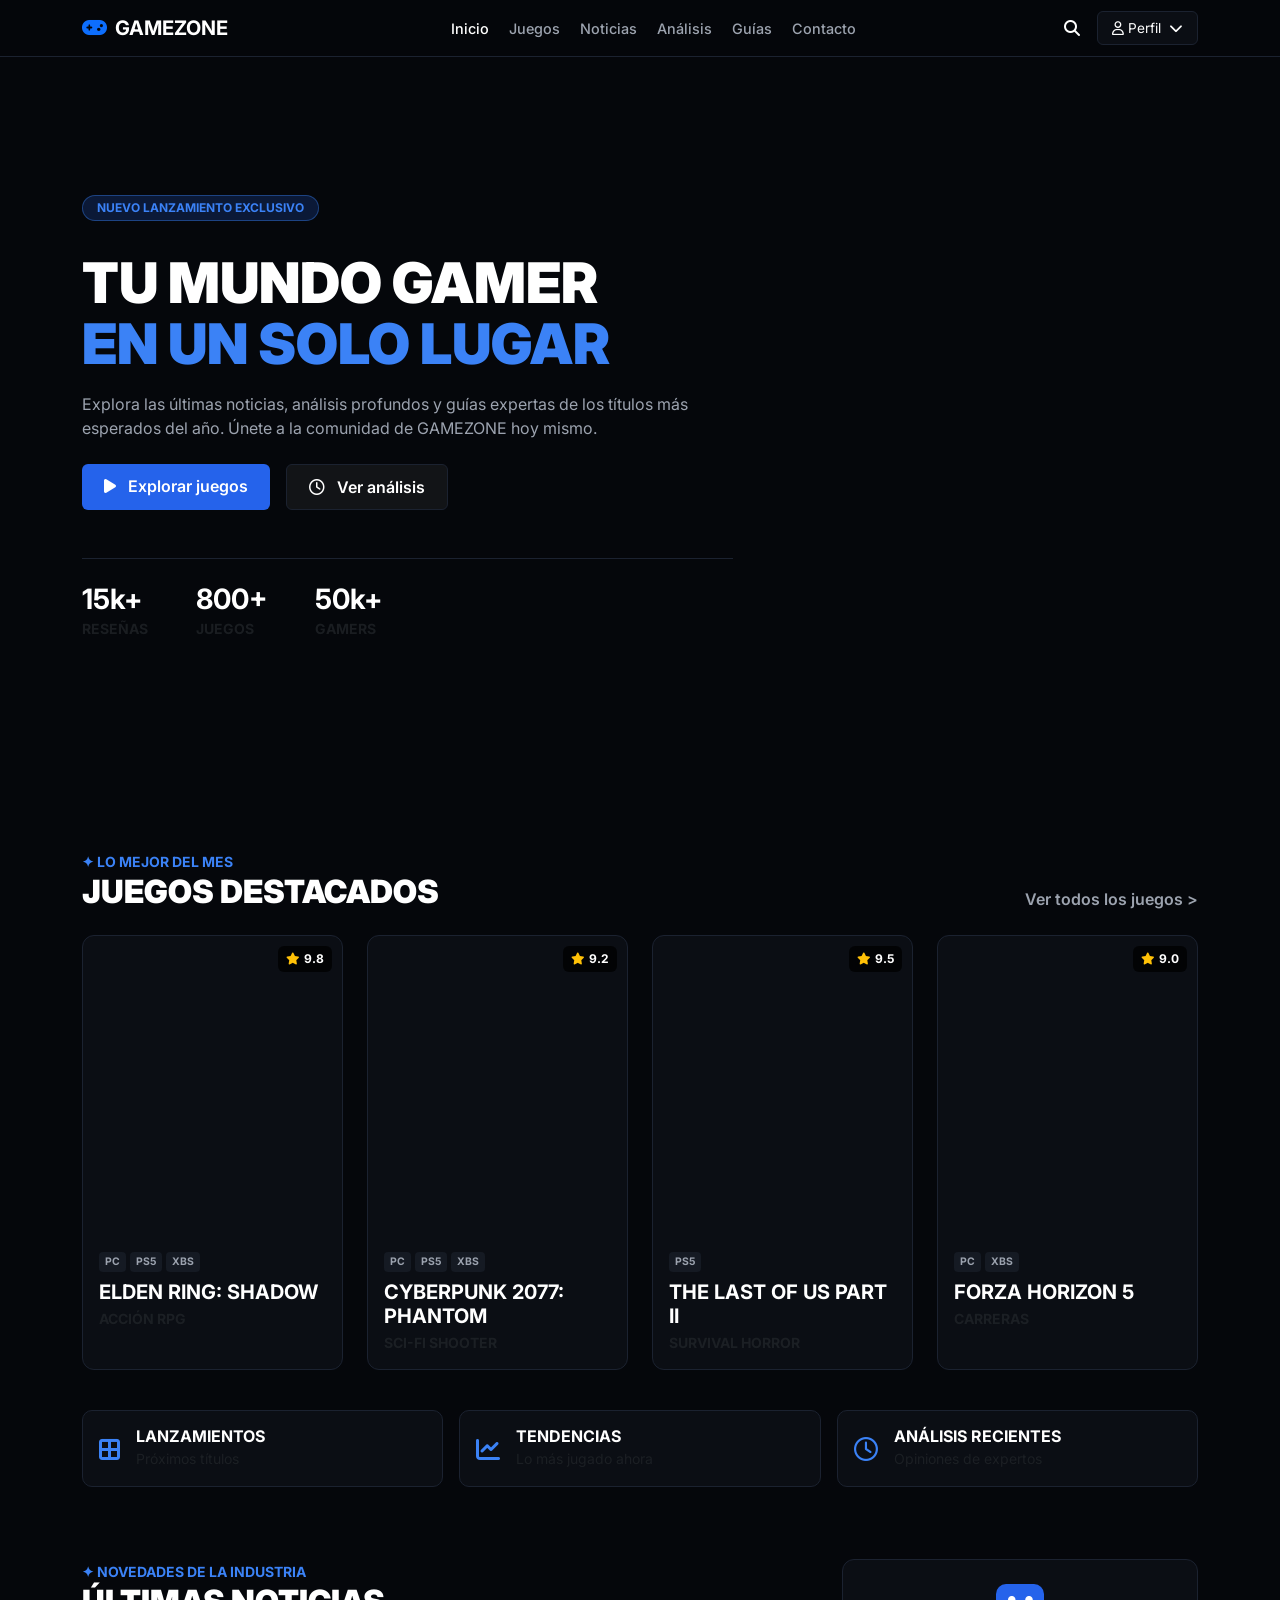
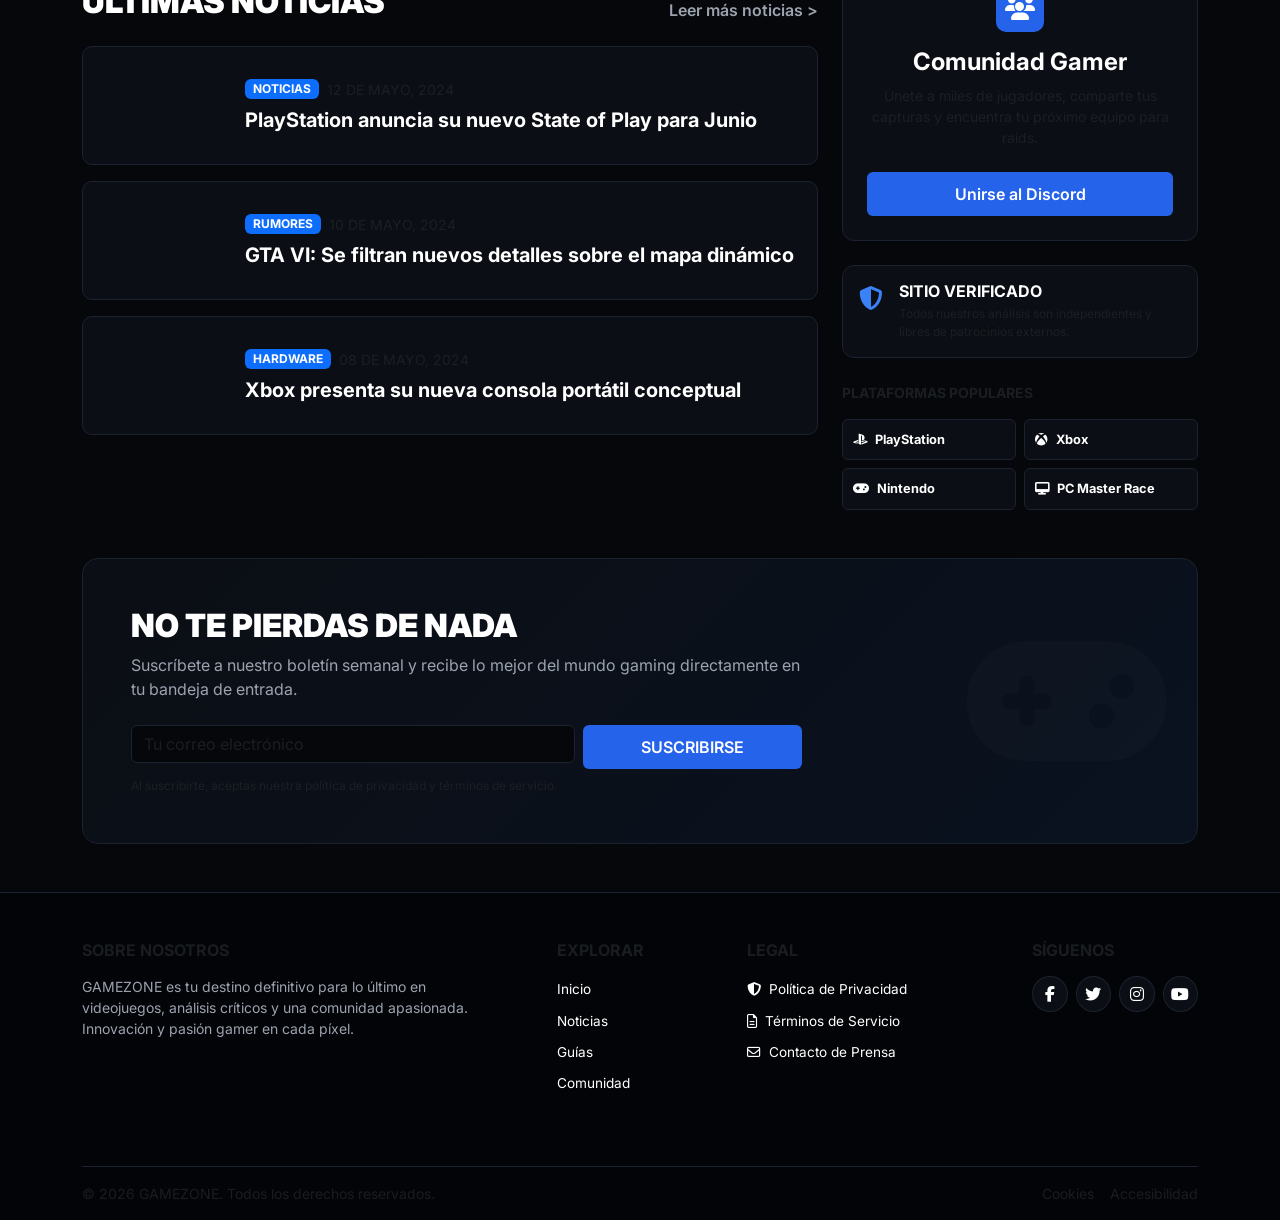
==== index.html @ 037f8e45 "se maqueteo seccion juegos" ====
<!DOCTYPE html>
<html lang="en">
<head>
    <meta charset="UTF-8">
    <meta name="viewport" content="width=device-width, initial-scale=1.0">
    <title>Sitio de Videojuegos - Inicio</title>

    <!-- Bootstrap CSS -->
    <link href="https://cdn.jsdelivr.net/npm/bootstrap@5.3.3/dist/css/bootstrap.min.css" rel="stylesheet">
    <!-- FontAwesome Iconos -->
    <link rel="stylesheet" href="https://cdnjs.cloudflare.com/ajax/libs/font-awesome/6.4.0/css/all.min.css">
    <!-- Google Fonts -->
    <link href="https://fonts.googleapis.com/css2?family=Inter:wght@400;500;600;700;800;900&display=swap" rel="stylesheet">
    
    <!-- CSS Personalizado -->
    <link rel="stylesheet" href="css/styles.css">
</head>
<body>

    <!-- HEADER / NAVBAR -->
    <header class="navbar navbar-expand-lg navbar-dark sticky-top custom-navbar">
        <div class="container">
            <a class="navbar-brand fw-bold d-flex align-items-center gap-2" href="#">
                <i class="fa-solid fa-gamepad text-primary"></i> GAMEZONE
            </a>
            
            <button class="navbar-toggler" type="button" data-bs-toggle="collapse" data-bs-target="#navbarNav">
                <span class="navbar-toggler-icon"></span>
            </button>

            <div class="collapse navbar-collapse" id="navbarNav">
                <ul class="navbar-menu mx-auto mb-2 mb-lg-0">
                 <li><a href="index.html" class="nav-link-custom active">Inicio</a></li>
                 <li><a href="juegos.html" class="nav-link-custom">Juegos</a></li>
                 <li><a href="noticias.html" class="nav-link-custom">Noticias</a></li>
                 <li><a href="analisis.html" class="nav-link-custom">Análisis</a></li>
                 <li><a href="guias.html" class="nav-link-custom">Guías</a></li>
                 <li><a href="contacto.html" class="nav-link-custom">Contacto</a></li>
                </ul>

                <div class="d-flex align-items-center gap-3">
                    <button class="btn text-white p-0" aria-label="Buscar"><i class="fa-solid fa-magnifying-glass"></i></button>
                    <button class="btn btn-profile">
                        <i class="fa-regular fa-user"></i> Perfil <i class="fa-solid fa-chevron-down ms-1"></i>
                    </button>
                </div>
            </div>
        </div>
    </header>

    <!-- MAIN CONTENT AREA -->
    <main class="main-content">
        
        <!-- HERO SECTION -->
        <section class="hero-section text-white d-flex align-items-center">
            <div class="hero-overlay"></div>
            <div class="container position-relative z-2 py-5">
                <div class="col-lg-7">
                    <span class="badge badge-launch mb-3">NUEVO LANZAMIENTO EXCLUSIVO</span>
                    <h1 class="hero-title fw-black my-3">TU MUNDO GAMER<br><span class="text-primary-custom">EN UN SOLO LUGAR</span></h1>
                    <p class="hero-description text-secondary-custom mb-4">
                        Explora las últimas noticias, análisis profundos y guías expertas de los títulos más esperados del año. Únete a la comunidad de GAMEZONE hoy mismo.
                    </p>
                    
                    <div class="d-flex flex-wrap gap-3 mb-5">
                        <a href="#" class="btn btn-primary-custom"><i class="fa-solid fa-play me-2"></i> Explorar juegos</a>
                        <a href="#" class="btn btn-secondary-custom"><i class="fa-regular fa-clock me-2"></i> Ver análisis</a>
                    </div>

                    <div class="d-flex gap-5 border-top border-dark-custom pt-4">
                        <div>
                            <h3 class="fw-bold mb-0">15k+</h3>
                            <small class="text-uppercase text-muted fw-bold">Reseñas</small>
                        </div>
                        <div>
                            <h3 class="fw-bold mb-0">800+</h3>
                            <small class="text-uppercase text-muted fw-bold">Juegos</small>
                        </div>
                        <div>
                            <h3 class="fw-bold mb-0">50k+</h3>
                            <small class="text-uppercase text-muted fw-bold">Gamers</small>
                        </div>
                    </div>
                </div>
            </div>
        </section>

        <!-- JUEGOS DESTACADOS -->
        <section class="container my-5 py-4">
            <div class="d-flex justify-content-between align-items-end mb-4">
                <div>
                    <span class="text-primary-custom fw-bold small">✦ LO MEJOR DEL MES</span>
                    <h2 class="fw-black mb-0">JUEGOS DESTACADOS</h2>
                </div>
                <a href="#" class="text-secondary-custom text-decoration-none fw-semibold">Ver todos los juegos &gt;</a>
            </div>

            <div class="row g-4">
                <!-- Game Card 1 -->
                <div class="col-12 col-sm-6 col-lg-3">
                    <div class="game-card h-100">
                        <div class="card-img-wrapper" style="background-image: url('https://images.unsplash.com/photo-1542751371-adc38448a05e?q=80&w=800');">
                            <span class="rating-badge"><i class="fa-solid fa-star text-warning me-1"></i>9.8</span>
                        </div>
                        <div class="p-3">
                            <div class="d-flex gap-1 mb-2">
                                <span class="platform-tag">PC</span>
                                <span class="platform-tag">PS5</span>
                                <span class="platform-tag">XBS</span>
                            </div>
                            <h5 class="fw-bold mb-1">ELDEN RING: SHADOW</h5>
                            <p class="text-muted small fw-bold mb-0">ACCIÓN RPG</p>
                        </div>
                    </div>
                </div>

                <!-- Game Card 2 -->
                <div class="col-12 col-sm-6 col-lg-3">
                    <div class="game-card h-100">
                        <div class="card-img-wrapper" style="background-image: url('https://images.unsplash.com/photo-1511512578047-dfb367046420?q=80&w=800');">
                            <span class="rating-badge"><i class="fa-solid fa-star text-warning me-1"></i>9.2</span>
                        </div>
                        <div class="p-3">
                            <div class="d-flex gap-1 mb-2">
                                <span class="platform-tag">PC</span>
                                <span class="platform-tag">PS5</span>
                                <span class="platform-tag">XBS</span>
                            </div>
                            <h5 class="fw-bold mb-1">CYBERPUNK 2077: PHANTOM</h5>
                            <p class="text-muted small fw-bold mb-0">SCI-FI SHOOTER</p>
                        </div>
                    </div>
                </div>

                <!-- Game Card 3 -->
                <div class="col-12 col-sm-6 col-lg-3">
                    <div class="game-card h-100">
                        <div class="card-img-wrapper" style="background-image: url('https://images.unsplash.com/photo-1538481199705-c710c4e965fc?q=80&w=800');">
                            <span class="rating-badge"><i class="fa-solid fa-star text-warning me-1"></i>9.5</span>
                        </div>
                        <div class="p-3">
                            <div class="d-flex gap-1 mb-2">
                                <span class="platform-tag">PS5</span>
                            </div>
                            <h5 class="fw-bold mb-1">THE LAST OF US PART II</h5>
                            <p class="text-muted small fw-bold mb-0">SURVIVAL HORROR</p>
                        </div>
                    </div>
                </div>

                <!-- Game Card 4 -->
                <div class="col-12 col-sm-6 col-lg-3">
                    <div class="game-card h-100">
                        <div class="card-img-wrapper" style="background-image: url('https://images.unsplash.com/photo-1518709268805-4e9042af9f23?q=80&w=800');">
                            <span class="rating-badge"><i class="fa-solid fa-star text-warning me-1"></i>9.0</span>
                        </div>
                        <div class="p-3">
                            <div class="d-flex gap-1 mb-2">
                                <span class="platform-tag">PC</span>
                                <span class="platform-tag">XBS</span>
                            </div>
                            <h5 class="fw-bold mb-1">FORZA HORIZON 5</h5>
                            <p class="text-muted small fw-bold mb-0">CARRERAS</p>
                        </div>
                    </div>
                </div>
            </div>

            <!-- Mini Banner Cards -->
            <div class="row g-3 mt-4">
                <div class="col-12 col-md-4">
                    <div class="info-card p-3 d-flex align-items-center gap-3">
                        <i class="fa-solid fa-border-all fs-4 text-primary-custom"></i>
                        <div>
                            <h6 class="fw-bold mb-0">LANZAMIENTOS</h6>
                            <small class="text-muted">Próximos títulos</small>
                        </div>
                    </div>
                </div>
                <div class="col-12 col-md-4">
                    <div class="info-card p-3 d-flex align-items-center gap-3">
                        <i class="fa-solid fa-chart-line fs-4 text-primary-custom"></i>
                        <div>
                            <h6 class="fw-bold mb-0">TENDENCIAS</h6>
                            <small class="text-muted">Lo más jugado ahora</small>
                        </div>
                    </div>
                </div>
                <div class="col-12 col-md-4">
                    <div class="info-card p-3 d-flex align-items-center gap-3">
                        <i class="fa-regular fa-clock fs-4 text-primary-custom"></i>
                        <div>
                            <h6 class="fw-bold mb-0">ANÁLISIS RECIENTES</h6>
                            <small class="text-muted">Opiniones de expertos</small>
                        </div>
                    </div>
                </div>
            </div>
        </section>

        <!-- SECCIÓN NOTICIAS + SIDEBAR -->
        <section class="container my-5">
            <div class="row g-4">
                <!-- Columna Noticias -->
                <div class="col-12 col-lg-8">
                    <div class="d-flex justify-content-between align-items-end mb-4">
                        <div>
                            <span class="text-primary-custom fw-bold small">✦ NOVEDADES DE LA INDUSTRIA</span>
                            <h2 class="fw-black mb-0">ÚLTIMAS NOTICIAS</h2>
                        </div>
                        <a href="#" class="text-secondary-custom text-decoration-none fw-semibold">Leer más noticias &gt;</a>
                    </div>

                    <div class="d-flex flex-column gap-3">
                        <div class="news-item p-3 d-flex gap-3 align-items-center">
                            <div class="news-thumb" style="background-image: url('https://images.unsplash.com/photo-1606813907291-d86efa9b94db?q=80&w=400');"></div>
                            <div>
                                <div class="d-flex align-items-center gap-2 mb-2">
                                    <span class="badge bg-primary">NOTICIAS</span>
                                    <small class="text-muted">12 DE MAYO, 2024</small>
                                </div>
                                <h5 class="fw-bold mb-0">PlayStation anuncia su nuevo State of Play para Junio</h5>
                            </div>
                        </div>

                        <div class="news-item p-3 d-flex gap-3 align-items-center">
                            <div class="news-thumb" style="background-image: url('https://images.unsplash.com/photo-1550745165-9bc0b252726f?q=80&w=400');"></div>
                            <div>
                                <div class="d-flex align-items-center gap-2 mb-2">
                                    <span class="badge bg-primary">RUMORES</span>
                                    <small class="text-muted">10 DE MAYO, 2024</small>
                                </div>
                                <h5 class="fw-bold mb-0">GTA VI: Se filtran nuevos detalles sobre el mapa dinámico</h5>
                            </div>
                        </div>

                        <div class="news-item p-3 d-flex gap-3 align-items-center">
                            <div class="news-thumb" style="background-image: url('https://images.unsplash.com/photo-1526738549149-8e07eca6c147?q=80&w=400');"></div>
                            <div>
                                <div class="d-flex align-items-center gap-2 mb-2">
                                    <span class="badge bg-primary">HARDWARE</span>
                                    <small class="text-muted">08 DE MAYO, 2024</small>
                                </div>
                                <h5 class="fw-bold mb-0">Xbox presenta su nueva consola portátil conceptual</h5>
                            </div>
                        </div>
                    </div>
                </div>

                <!-- Columna Sidebar -->
                <div class="col-12 col-lg-4">
                    <div class="sidebar-box text-center p-4 mb-4">
                        <div class="sidebar-icon mx-auto mb-3">
                            <i class="fa-solid fa-users fs-4"></i>
                        </div>
                        <h4 class="fw-bold">Comunidad Gamer</h4>
                        <p class="text-muted small mb-4">Únete a miles de jugadores, comparte tus capturas y encuentra tu próximo equipo para raids.</p>
                        <button class="btn btn-primary-custom w-100">Unirse al Discord</button>
                    </div>

                    <div class="sidebar-box p-3 mb-4">
                        <div class="d-flex gap-3 align-items-start">
                            <i class="fa-solid fa-shield-halved text-primary-custom fs-4 mt-1"></i>
                            <div>
                                <h6 class="fw-bold mb-1">SITIO VERIFICADO</h6>
                                <p class="text-muted extra-small mb-0">Todos nuestros análisis son independientes y libres de patrocinios externos.</p>
                            </div>
                        </div>
                    </div>

                    <div>
                        <small class="text-uppercase text-muted fw-bold d-block mb-3">PLATAFORMAS POPULARES</small>
                        <div class="row g-2">
                            <div class="col-6">
                                <button class="btn btn-platform w-100"><i class="fa-brands fa-playstation me-2"></i>PlayStation</button>
                            </div>
                            <div class="col-6">
                                <button class="btn btn-platform w-100"><i class="fa-brands fa-xbox me-2"></i>Xbox</button>
                            </div>
                            <div class="col-6">
                                <button class="btn btn-platform w-100"><i class="fa-solid fa-gamepad me-2"></i>Nintendo</button>
                            </div>
                            <div class="col-6">
                                <button class="btn btn-platform w-100"><i class="fa-solid fa-desktop me-2"></i>PC Master Race</button>
                            </div>
                        </div>
                    </div>
                </div>
            </div>
        </section>

        <!-- NEWSLETTER -->
        <section class="container my-5">
            <div class="newsletter-card p-4 p-md-5 position-relative overflow-hidden">
                <div class="row align-items-center">
                    <div class="col-lg-8 z-2">
                        <h2 class="fw-black mb-2">NO TE PIERDAS DE NADA</h2>
                        <p class="text-secondary-custom mb-4">Suscríbete a nuestro boletín semanal y recibe lo mejor del mundo gaming directamente en tu bandeja de entrada.</p>
                        
                        <form class="row g-2 max-w-500">
                            <div class="col-8">
                                <input type="email" class="form-control custom-input" placeholder="Tu correo electrónico" required>
                            </div>
                            <div class="col-4">
                                <button type="submit" class="btn btn-primary-custom w-100">SUSCRIBIRSE</button>
                            </div>
                        </form>
                        <small class="text-muted extra-small mt-2 d-block">Al suscribirte, aceptas nuestra política de privacidad y términos de servicio.</small>
                    </div>
                </div>
                <i class="fa-solid fa-gamepad newsletter-bg-icon"></i>
            </div>
        </section>

        <!-- FOOTER -->
        <footer class="footer-custom pt-5 mt-5">
            <div class="container">
                <div class="row g-4 pb-5">
                    <div class="col-12 col-md-5">
                        <h6 class="text-muted text-uppercase fw-bold mb-3">SOBRE NOSOTROS</h6>
                        <p class="text-secondary-custom small pe-md-4">GAMEZONE es tu destino definitivo para lo último en videojuegos, análisis críticos y una comunidad apasionada. Innovación y pasión gamer en cada píxel.</p>
                    </div>
                    <div class="col-6 col-md-2">
                        <h6 class="text-muted text-uppercase fw-bold mb-3">EXPLORAR</h6>
                        <ul class="list-unstyled footer-links">
                            <li><a href="#">Inicio</a></li>
                            <li><a href="#">Noticias</a></li>
                            <li><a href="#">Guías</a></li>
                            <li><a href="#">Comunidad</a></li>
                        </ul>
                    </div>
                    <div class="col-6 col-md-3">
                        <h6 class="text-muted text-uppercase fw-bold mb-3">LEGAL</h6>
                        <ul class="list-unstyled footer-links">
                            <li><a href="#"><i class="fa-solid fa-shield-halved me-2"></i>Política de Privacidad</a></li>
                            <li><a href="#"><i class="fa-regular fa-file-lines me-2"></i>Términos de Servicio</a></li>
                            <li><a href="#"><i class="fa-regular fa-envelope me-2"></i>Contacto de Prensa</a></li>
                        </ul>
                    </div>
                    <div class="col-12 col-md-2">
                        <h6 class="text-muted text-uppercase fw-bold mb-3">SÍGUENOS</h6>
                        <div class="d-flex gap-2">
                            <a href="#" class="social-btn"><i class="fa-brands fa-facebook-f"></i></a>
                            <a href="#" class="social-btn"><i class="fa-brands fa-twitter"></i></a>
                            <a href="#" class="social-btn"><i class="fa-brands fa-instagram"></i></a>
                            <a href="#" class="social-btn"><i class="fa-brands fa-youtube"></i></a>
                        </div>
                    </div>
                </div>

                <div class="border-top border-dark-custom py-3 d-flex flex-column flex-md-row justify-content-between text-muted small">
                    <p class="mb-0">© 2026 GAMEZONE. Todos los derechos reservados.</p>
                    <div class="d-flex gap-3">
                        <a href="#" class="text-muted text-decoration-none">Cookies</a>
                        <a href="#" class="text-muted text-decoration-none">Accesibilidad</a>
                    </div>
                </div>
            </div>
        </footer>

    </main>

    <!-- Script de Bootstrap CDN -->
    <script src="https://cdn.jsdelivr.net/npm/bootstrap@5.3.3/dist/js/bootstrap.bundle.min.js"></script>
    <!-- Tu script personalizado -->
    <script src="js/main.js"></script>
</body>
</html>
---- css/styles.css ----
/* ==========================================
   VARIABLES GLOBALES
   ========================================== */
:root {
    --bg-dark: #05070B;
    --card-bg: #0B0E14;
    --card-border: #1B2230;
    --blue-primary: #2563EB;
    --blue-hover: #1D4ED8;
    --blue-light: #3B82F6;
    --text-white: #FFFFFF;
    --text-gray: #9CA3AF;
    --font-main: 'Inter', sans-serif;
}

body {
    background-color: var(--bg-dark);
    color: var(--text-white);
    font-family: var(--font-main);
    overflow-x: hidden;
}

/* Helpers */
.text-primary-custom { color: var(--blue-light) !important; }
.text-secondary-custom { color: var(--text-gray) !important; }
.fw-black { font-weight: 900; }
.extra-small { font-size: 0.75rem; }
.border-dark-custom { border-color: var(--card-border) !important; }

/* ==========================================
   NAVBAR
   ========================================== */
.custom-navbar {
    background: rgba(5, 7, 11, 0.9);
    backdrop-filter: blur(10px);
    border-bottom: 1px solid var(--card-border);
}

.navbar-menu {
    display: flex;
    list-style: none;
    gap: 20px;
    margin: 0;
    padding: 0;
}

.nav-link-custom {
    color: var(--text-gray);
    text-decoration: none;
    font-size: 0.9rem;
    font-weight: 500;
    transition: color 0.3s;
}

.nav-link-custom:hover, .nav-link-custom.active {
    color: var(--text-white);
}

.btn-profile {
    background: var(--card-bg);
    border: 1px solid var(--card-border);
    color: var(--text-white);
    font-size: 0.85rem;
    padding: 6px 14px;
    border-radius: 6px;
}

/* ==========================================
   HERO SECTION
   ========================================== */
.hero-section {
    position: relative;
    min-height: 80vh;
    background: url('https://images.unsplash.com/photo-1542751371-adc38448a05e?q=80&w=1600') center/cover no-repeat;
}

.hero-overlay {
    position: absolute;
    top: 0;
    left: 0;
    width: 100%;
    height: 100%;
    background: linear-gradient(90deg, rgba(5,7,11,0.95) 0%, rgba(5,7,11,0.7) 50%, rgba(5,7,11,0.2) 100%),
                linear-gradient(0deg, var(--bg-dark) 0%, transparent 40%);
}

.badge-launch {
    background: rgba(37, 99, 235, 0.2);
    color: var(--blue-light);
    border: 1px solid rgba(59, 130, 246, 0.4);
    border-radius: 20px;
    padding: 6px 14px;
    font-size: 0.75rem;
}

.hero-title {
    font-size: clamp(2rem, 5vw, 3.5rem);
    line-height: 1.1;
}

.btn-primary-custom {
    background: var(--blue-primary);
    color: white;
    border: none;
    padding: 10px 22px;
    font-weight: 600;
    border-radius: 6px;
}

.btn-primary-custom:hover {
    background: var(--blue-hover);
    box-shadow: 0 0 15px rgba(37, 99, 235, 0.4);
    color: white;
}

.btn-secondary-custom {
    background: rgba(255, 255, 255, 0.05);
    border: 1px solid var(--card-border);
    color: white;
    padding: 10px 22px;
    font-weight: 600;
    border-radius: 6px;
}

.btn-secondary-custom:hover {
    background: rgba(255, 255, 255, 0.1);
    color: white;
}

/* ==========================================
   CARDS & GRIDS
   ========================================== */
.game-card {
    background: var(--card-bg);
    border: 1px solid var(--card-border);
    border-radius: 12px;
    overflow: hidden;
    transition: transform 0.3s, border-color 0.3s;
}

.game-card:hover {
    transform: translateY(-5px);
    border-color: var(--blue-primary);
}

.card-img-wrapper {
    height: 300px;
    background-size: cover;
    background-position: center;
    position: relative;
}

.rating-badge {
    position: absolute;
    top: 10px;
    right: 10px;
    background: rgba(0, 0, 0, 0.75);
    backdrop-filter: blur(5px);
    padding: 4px 8px;
    border-radius: 6px;
    font-size: 0.75rem;
    font-weight: 700;
}

.platform-tag {
    font-size: 0.65rem;
    background: #151A23;
    color: var(--text-gray);
    padding: 2px 6px;
    border-radius: 4px;
    font-weight: 700;
}

.info-card {
    background: var(--card-bg);
    border: 1px solid var(--card-border);
    border-radius: 10px;
}

/* ==========================================
   NOTICIAS Y SIDEBAR
   ========================================== */
.news-item {
    background: var(--card-bg);
    border: 1px solid var(--card-border);
    border-radius: 10px;
}

.news-thumb {
    width: 130px;
    height: 85px;
    background-size: cover;
    background-position: center;
    border-radius: 8px;
    flex-shrink: 0;
}

.sidebar-box {
    background: var(--card-bg);
    border: 1px solid var(--card-border);
    border-radius: 12px;
}

.sidebar-icon {
    width: 48px;
    height: 48px;
    background: var(--blue-primary);
    border-radius: 10px;
    display: flex;
    align-items: center;
    justify-content: center;
}

.btn-platform {
    background: var(--card-bg);
    border: 1px solid var(--card-border);
    color: white;
    font-size: 0.8rem;
    font-weight: 700;
    padding: 10px;
    text-align: left;
}

.btn-platform:hover {
    border-color: var(--blue-primary);
    color: white;
}

/* ==========================================
   NEWSLETTER
   ========================================== */
.newsletter-card {
    background: linear-gradient(135deg, #0B0E14 0%, #0A1220 100%);
    border: 1px solid var(--card-border);
    border-radius: 16px;
}

.custom-input {
    background: #05070B !important;
    border: 1px solid var(--card-border) !important;
    color: white !important;
}

.custom-input:focus {
    border-color: var(--blue-primary) !important;
    box-shadow: none;
}

.newsletter-bg-icon {
    position: absolute;
    right: 30px;
    top: 50%;
    transform: translateY(-50%);
    font-size: 10rem;
    color: rgba(255, 255, 255, 0.02);
    pointer-events: none;
}

/* ==========================================
   FOOTER
   ========================================== */
.footer-custom {
    background: #030407;
    border-top: 1px solid var(--card-border);
}

.footer-links a {
    color: var(--text-white);
    text-decoration: none;
    font-size: 0.85rem;
    margin-bottom: 8px;
    display: inline-block;
    transition: color 0.2s;
}

.footer-links a:hover {
    color: var(--blue-light);
}

.social-btn {
    width: 36px;
    height: 36px;
    background: var(--card-bg);
    border: 1px solid var(--card-border);
    border-radius: 50%;
    color: white;
    display: flex;
    align-items: center;
    justify-content: center;
    text-decoration: none;
}

.social-btn:hover {
    background: var(--blue-primary);
    border-color: var(--blue-primary);
    color: white;
}
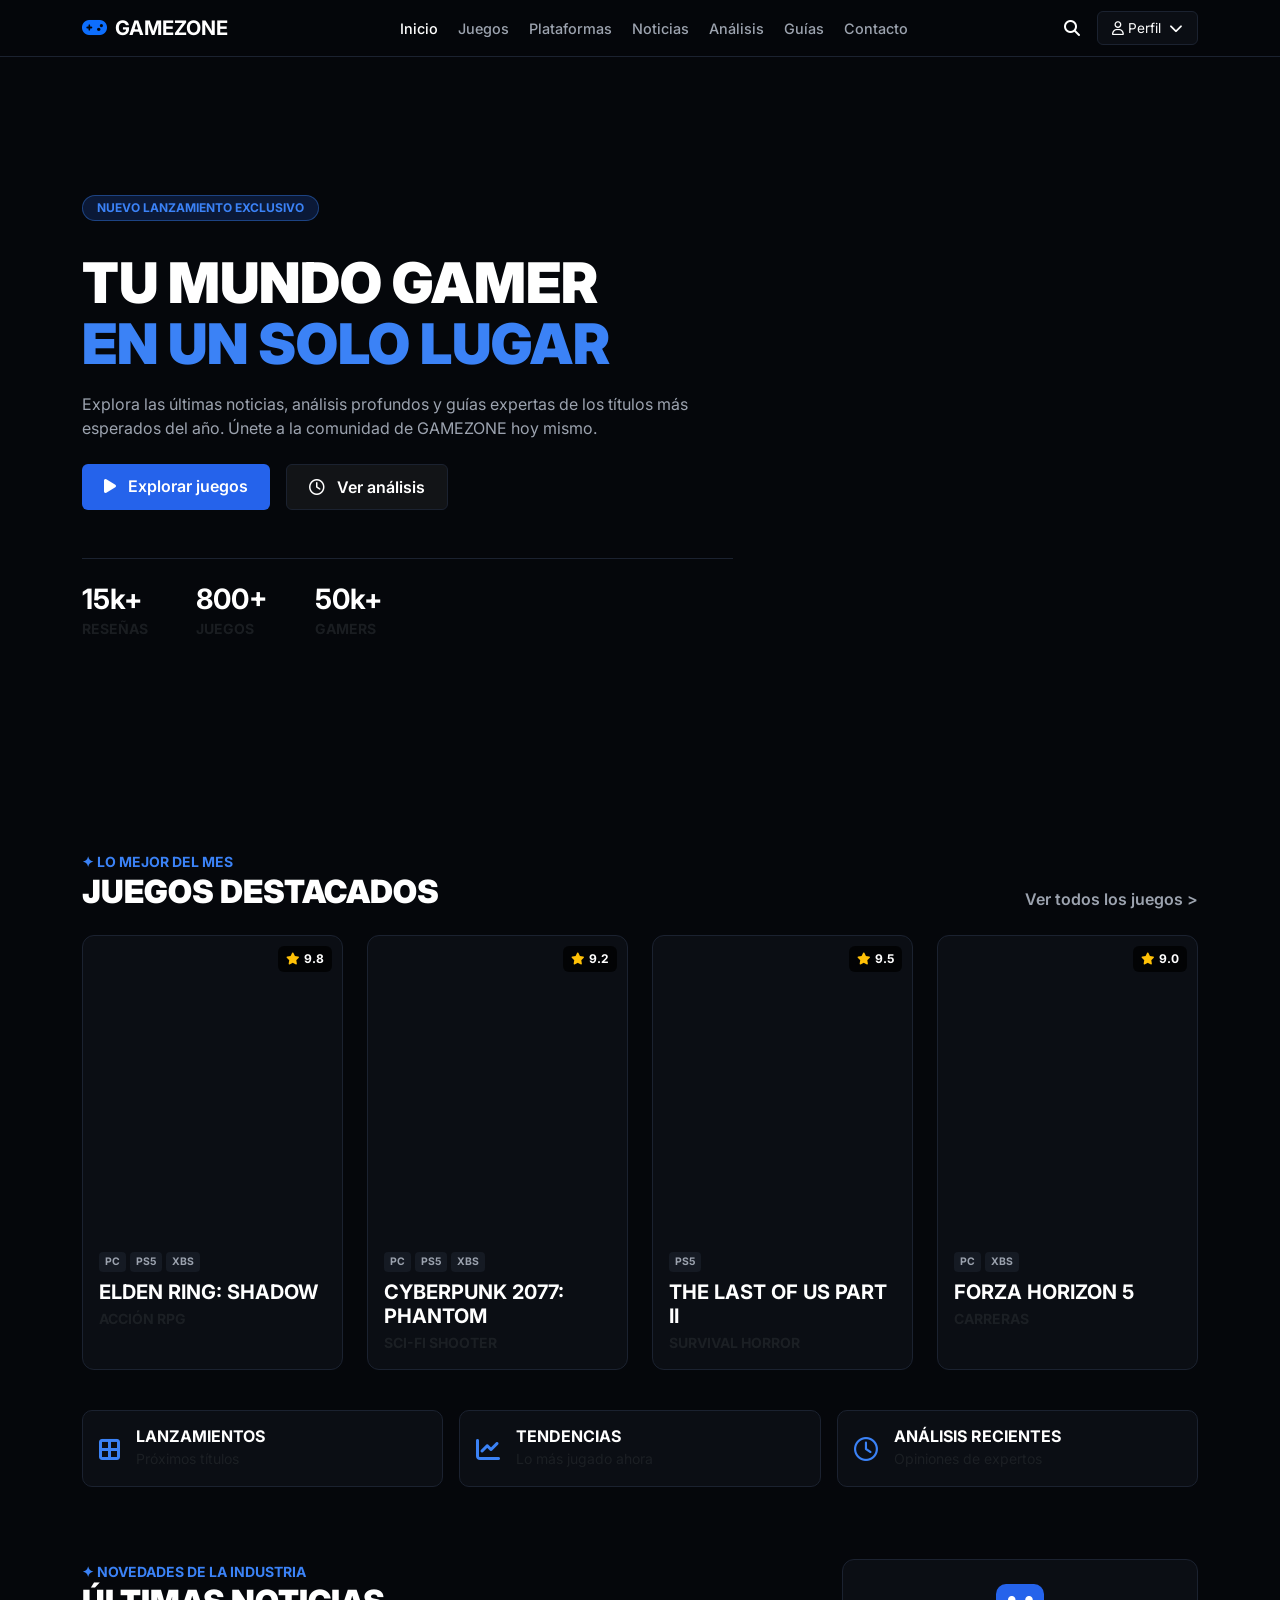
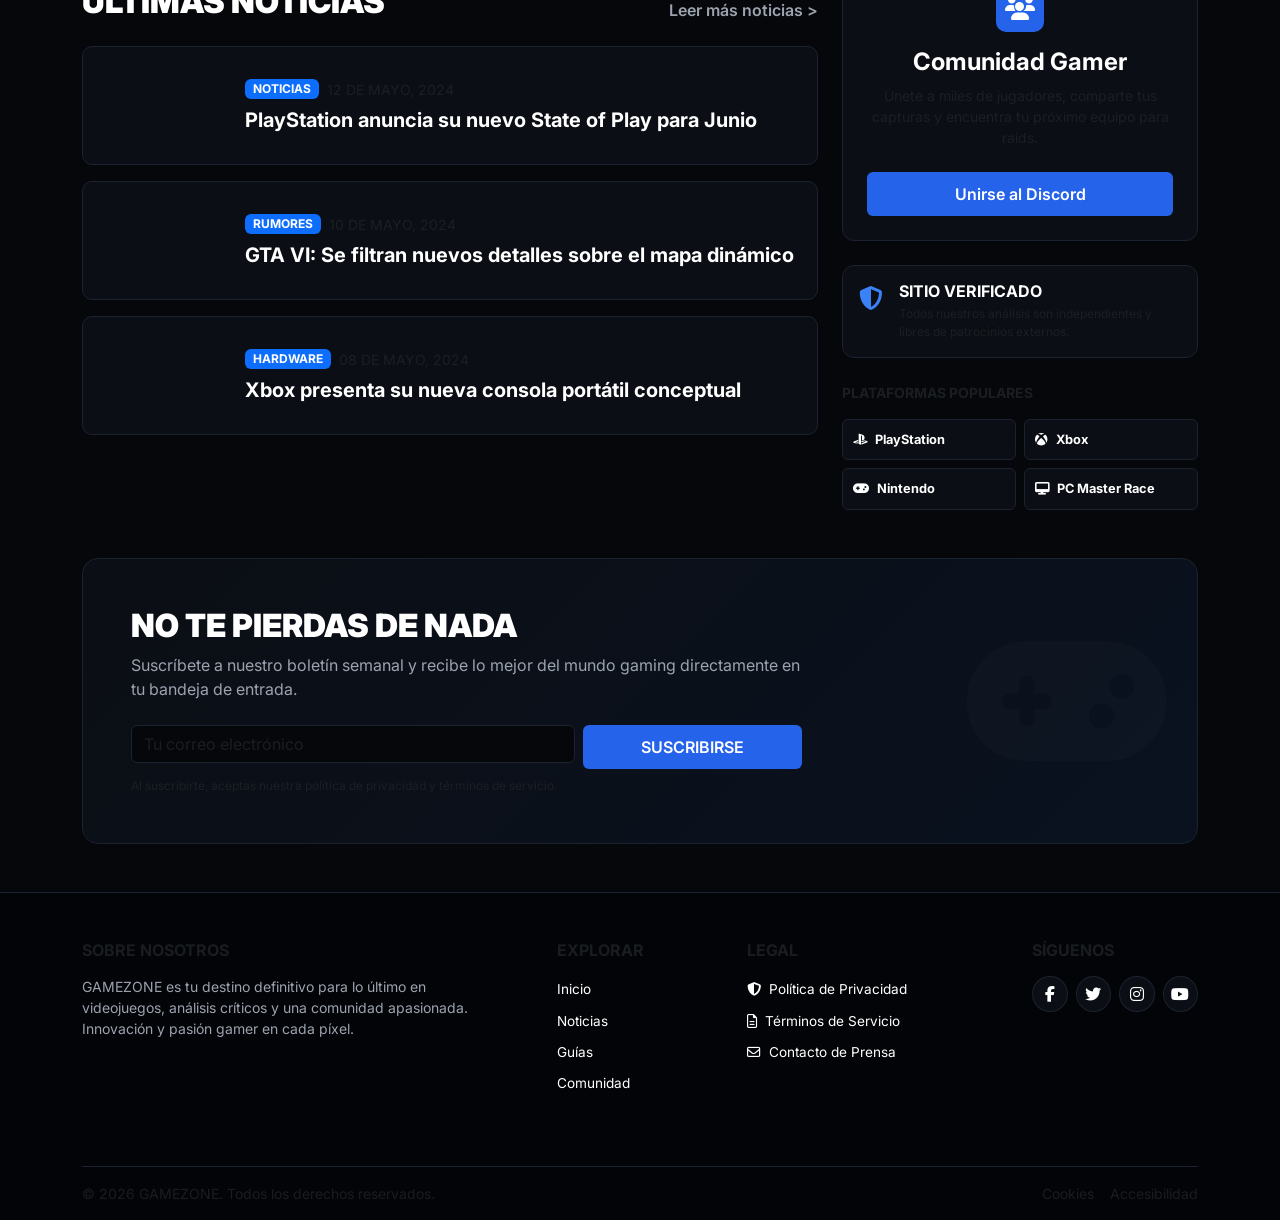
==== commit 5d79a278: "se maqueteo seccion noticias" ====
--- a/index.html
+++ b/index.html
@@ -32,6 +32,7 @@
                 <ul class="navbar-menu mx-auto mb-2 mb-lg-0">
                  <li><a href="index.html" class="nav-link-custom active">Inicio</a></li>
                  <li><a href="juegos.html" class="nav-link-custom">Juegos</a></li>
+                  <li><a href="noticias.html" class="nav-link-custom">Plataformas</a></li>
                  <li><a href="noticias.html" class="nav-link-custom">Noticias</a></li>
                  <li><a href="analisis.html" class="nav-link-custom">Análisis</a></li>
                  <li><a href="guias.html" class="nav-link-custom">Guías</a></li>
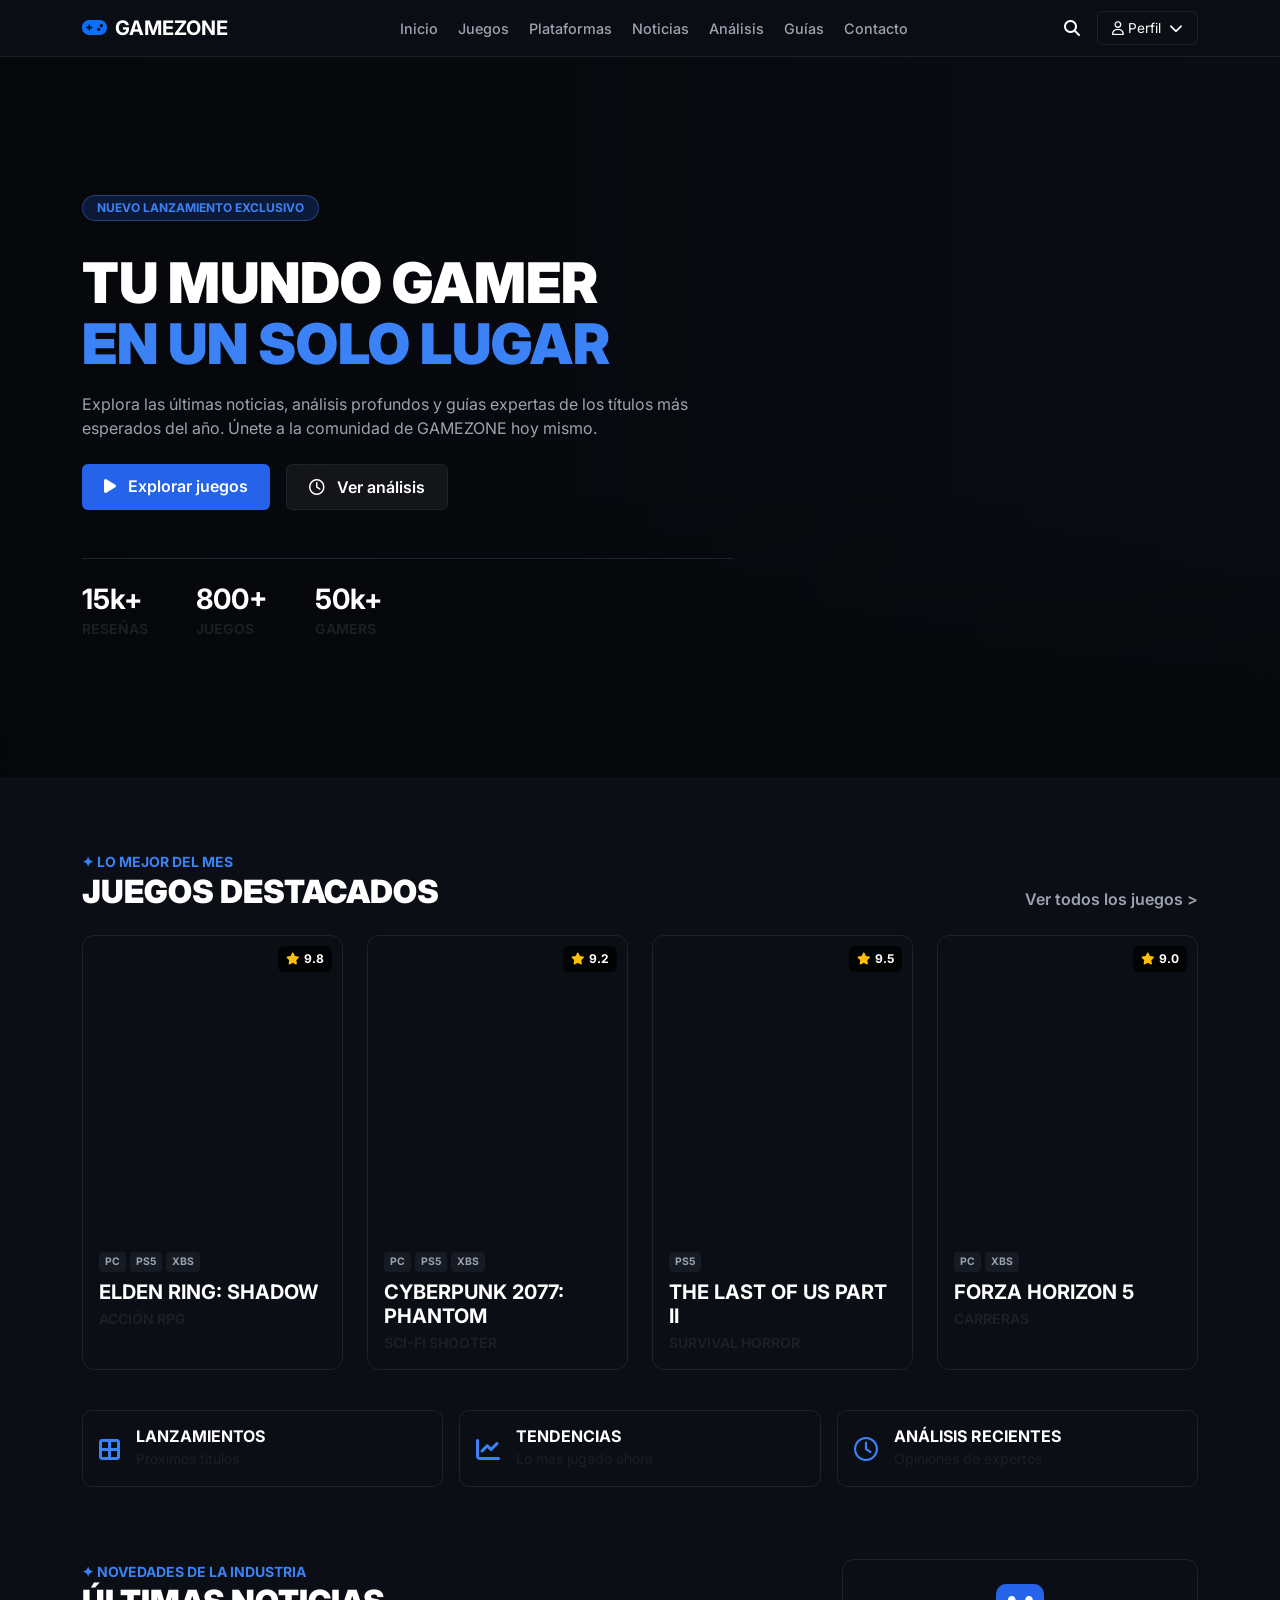
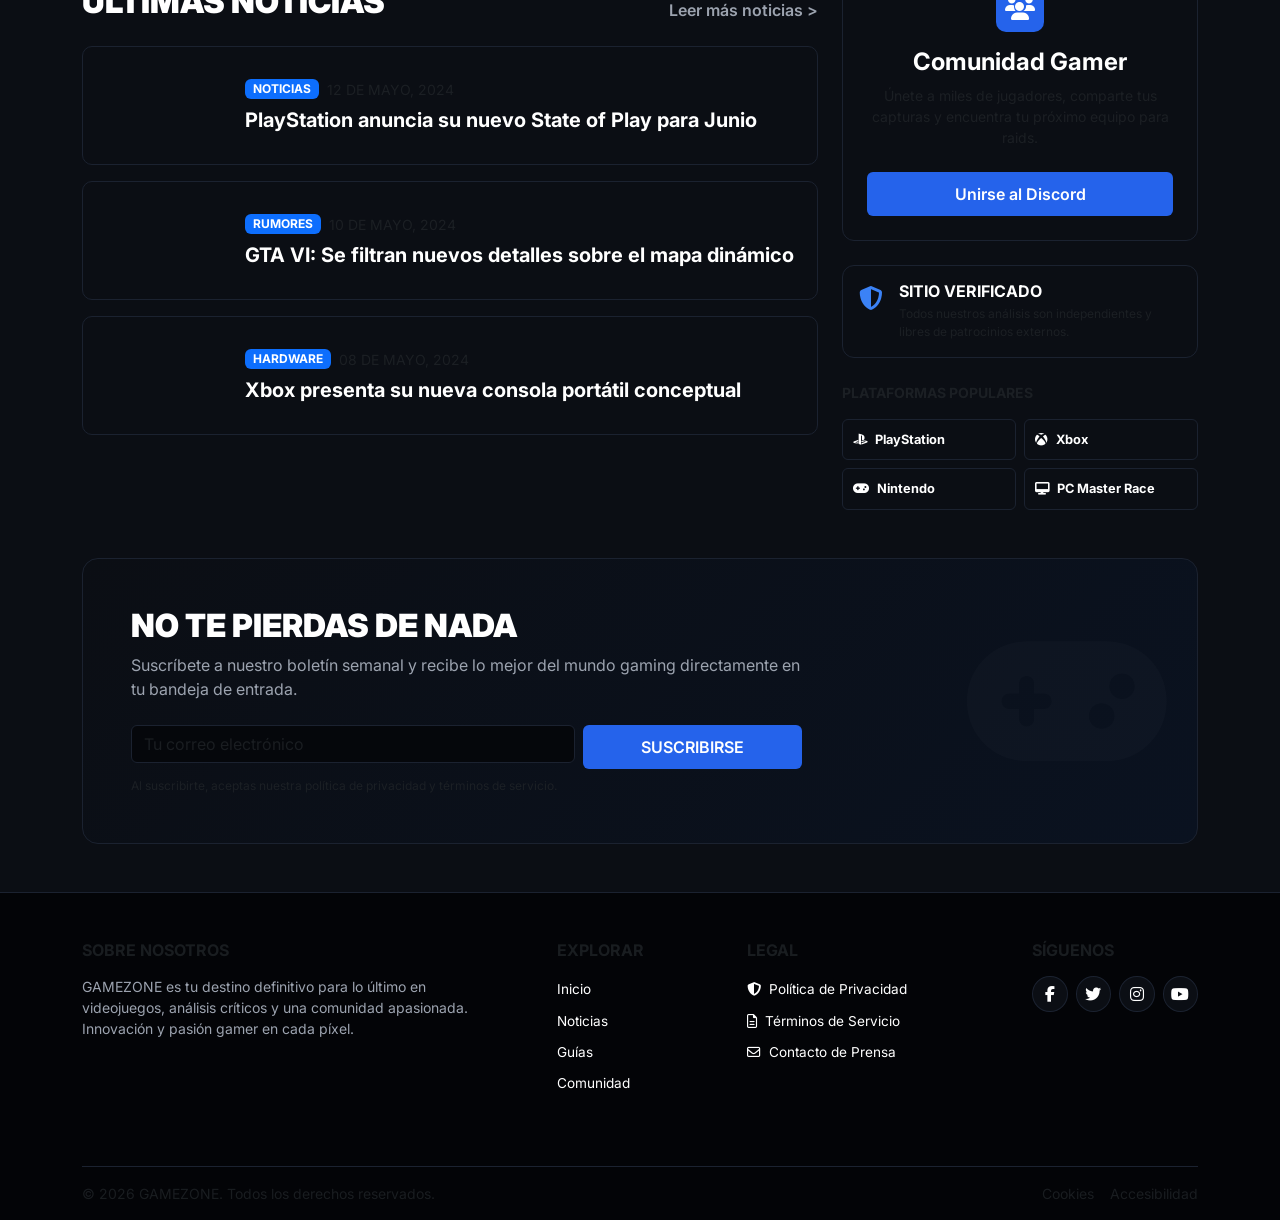
==== commit 0186ce62: "se maqueteo seccion Analisis" ====
--- a/index.html
+++ b/index.html
@@ -29,15 +29,15 @@
             </button>
 
             <div class="collapse navbar-collapse" id="navbarNav">
-                <ul class="navbar-menu mx-auto mb-2 mb-lg-0">
-                 <li><a href="index.html" class="nav-link-custom active">Inicio</a></li>
-                 <li><a href="juegos.html" class="nav-link-custom">Juegos</a></li>
-                  <li><a href="noticias.html" class="nav-link-custom">Plataformas</a></li>
-                 <li><a href="noticias.html" class="nav-link-custom">Noticias</a></li>
-                 <li><a href="analisis.html" class="nav-link-custom">Análisis</a></li>
-                 <li><a href="guias.html" class="nav-link-custom">Guías</a></li>
-                 <li><a href="contacto.html" class="nav-link-custom">Contacto</a></li>
-                </ul>
+            <ul class="navbar-menu mx-auto mb-2 mb-lg-0">
+                <li><a href="index.html" class="nav-link-custom">Inicio</a></li>
+                <li><a href="juegos.html" class="nav-link-custom">Juegos</a></li>
+                <li><a href="plataformas.html" class="nav-link-custom">Plataformas</a></li>
+                <li><a href="noticias.html" class="nav-link-custom">Noticias</a></li>
+                <li><a href="analisis.html" class="nav-link-custom">Análisis</a></li>
+                <li><a href="guias.html" class="nav-link-custom">Guías</a></li>
+                <li><a href="contacto.html" class="nav-link-custom">Contacto</a></li>
+            </ul>
 
                 <div class="d-flex align-items-center gap-3">
                     <button class="btn text-white p-0" aria-label="Buscar"><i class="fa-solid fa-magnifying-glass"></i></button>
--- a/css/styles.css
+++ b/css/styles.css
@@ -294,4 +294,71 @@
     background: var(--blue-primary);
     border-color: var(--blue-primary);
     color: white;
+}
+
+
+/* Colores base y fondos */
+body {
+    background-color: #0b0e14;
+}
+
+.bg-darker {
+    background-color: #07090d;
+}
+
+.bg-card {
+    background-color: #121824;
+}
+
+.custom-navbar {
+    background-color: rgba(11, 14, 20, 0.95);
+    backdrop-filter: blur(10px);
+    border-bottom: 1px solid rgba(255, 255, 255, 0.08);
+}
+
+/* Hero card de Cyberpunk */
+.hero-card {
+    background: linear-gradient(135deg, #111827 0%, #060b14 100%);
+    border: 1px solid rgba(255, 255, 255, 0.08);
+    background-image: url('../img/cyberpunk-hero.jpg');
+    background-size: cover;
+    background-position: center;
+}
+
+.hero-bg-overlay {
+    position: absolute;
+    top: 0; left: 0; right: 0; bottom: 0;
+    background: linear-gradient(90deg, rgba(11, 14, 20, 0.95) 0%, rgba(11, 14, 20, 0.6) 100%);
+}
+
+/* Efectos en tarjetas de análisis */
+.card-hover {
+    transition: transform 0.25s ease, box-shadow 0.25s ease;
+}
+
+.card-hover:hover {
+    transform: translateY(-5px);
+    box-shadow: 0 10px 25px rgba(0, 0, 0, 0.5);
+}
+
+/* Avatares */
+.avatar-sm {
+    width: 32px;
+    height: 32px;
+    font-size: 0.85rem;
+}
+
+.avatar-xs {
+    width: 24px;
+    height: 24px;
+}
+
+/* Tarjetas de plataforma */
+.platform-card {
+    transition: background-color 0.2s ease;
+    cursor: pointer;
+}
+
+.platform-card:hover {
+    background-color: #182030 !important;
 }
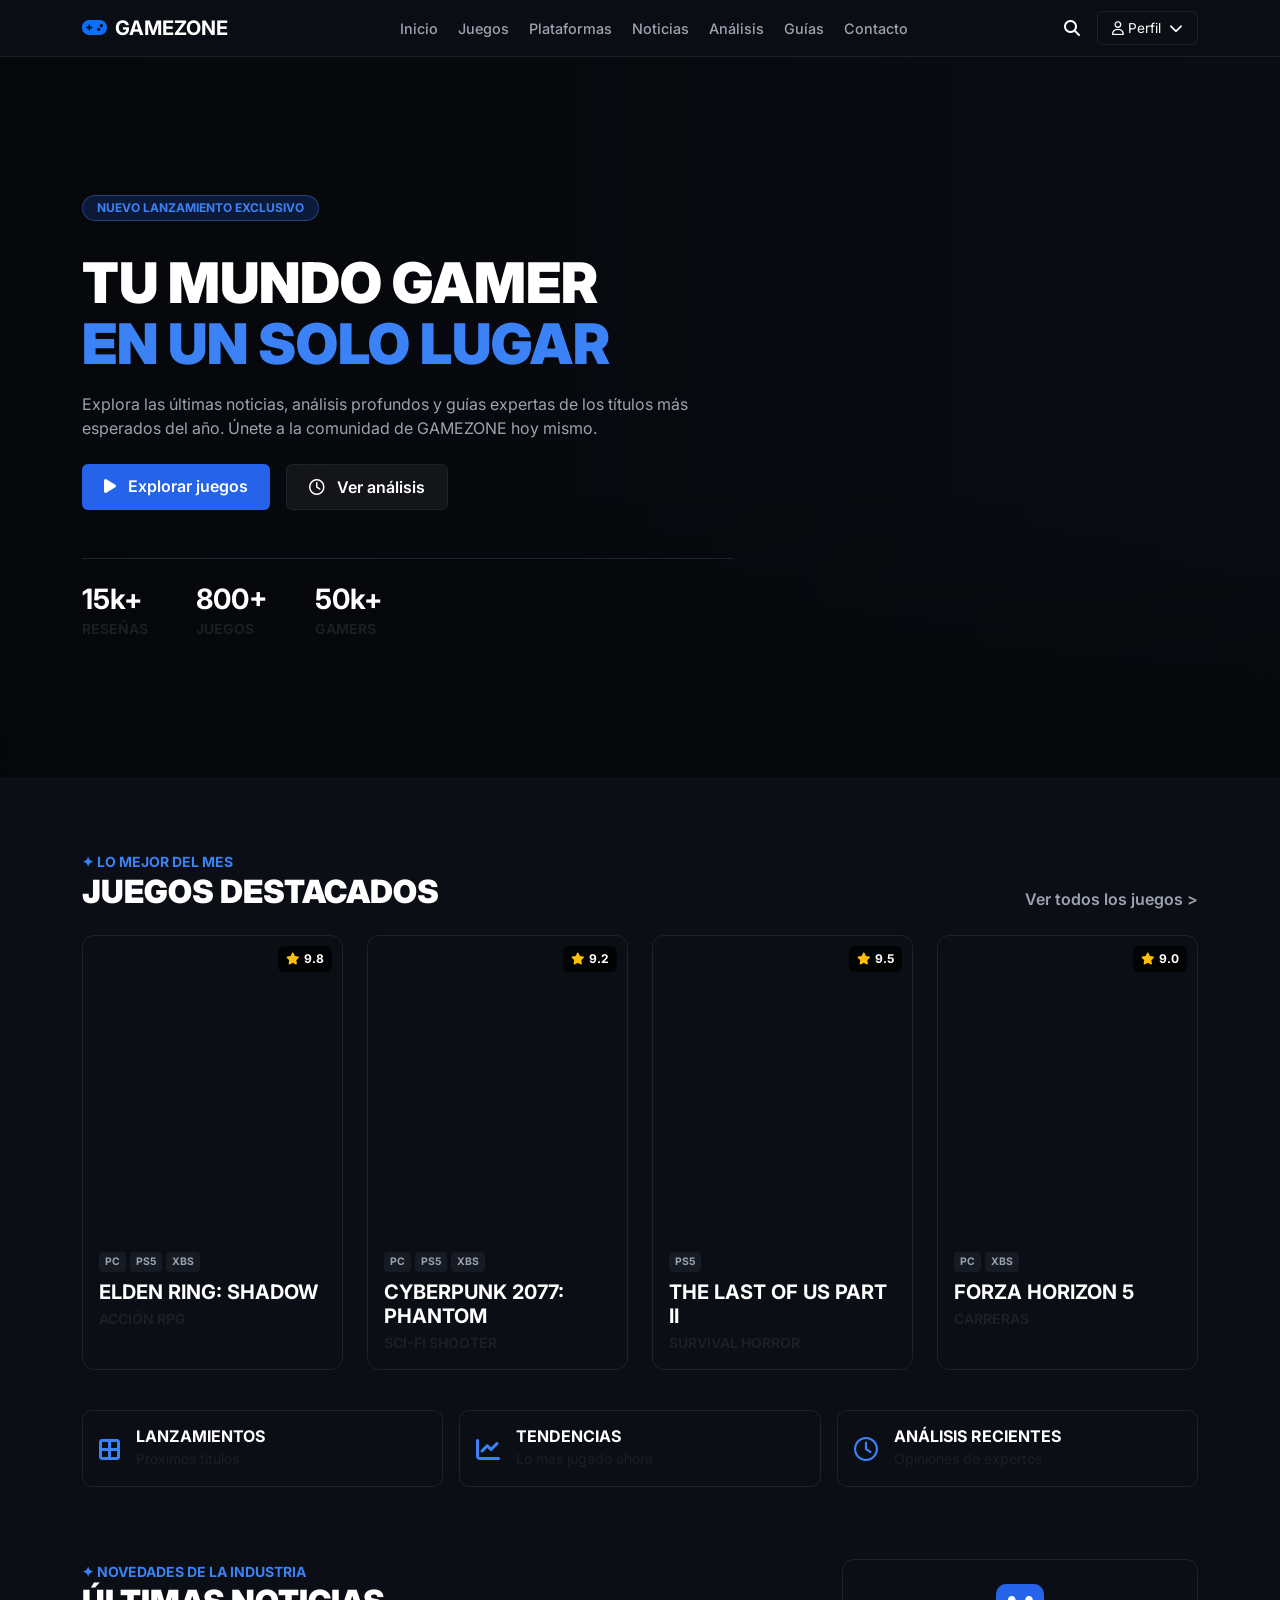
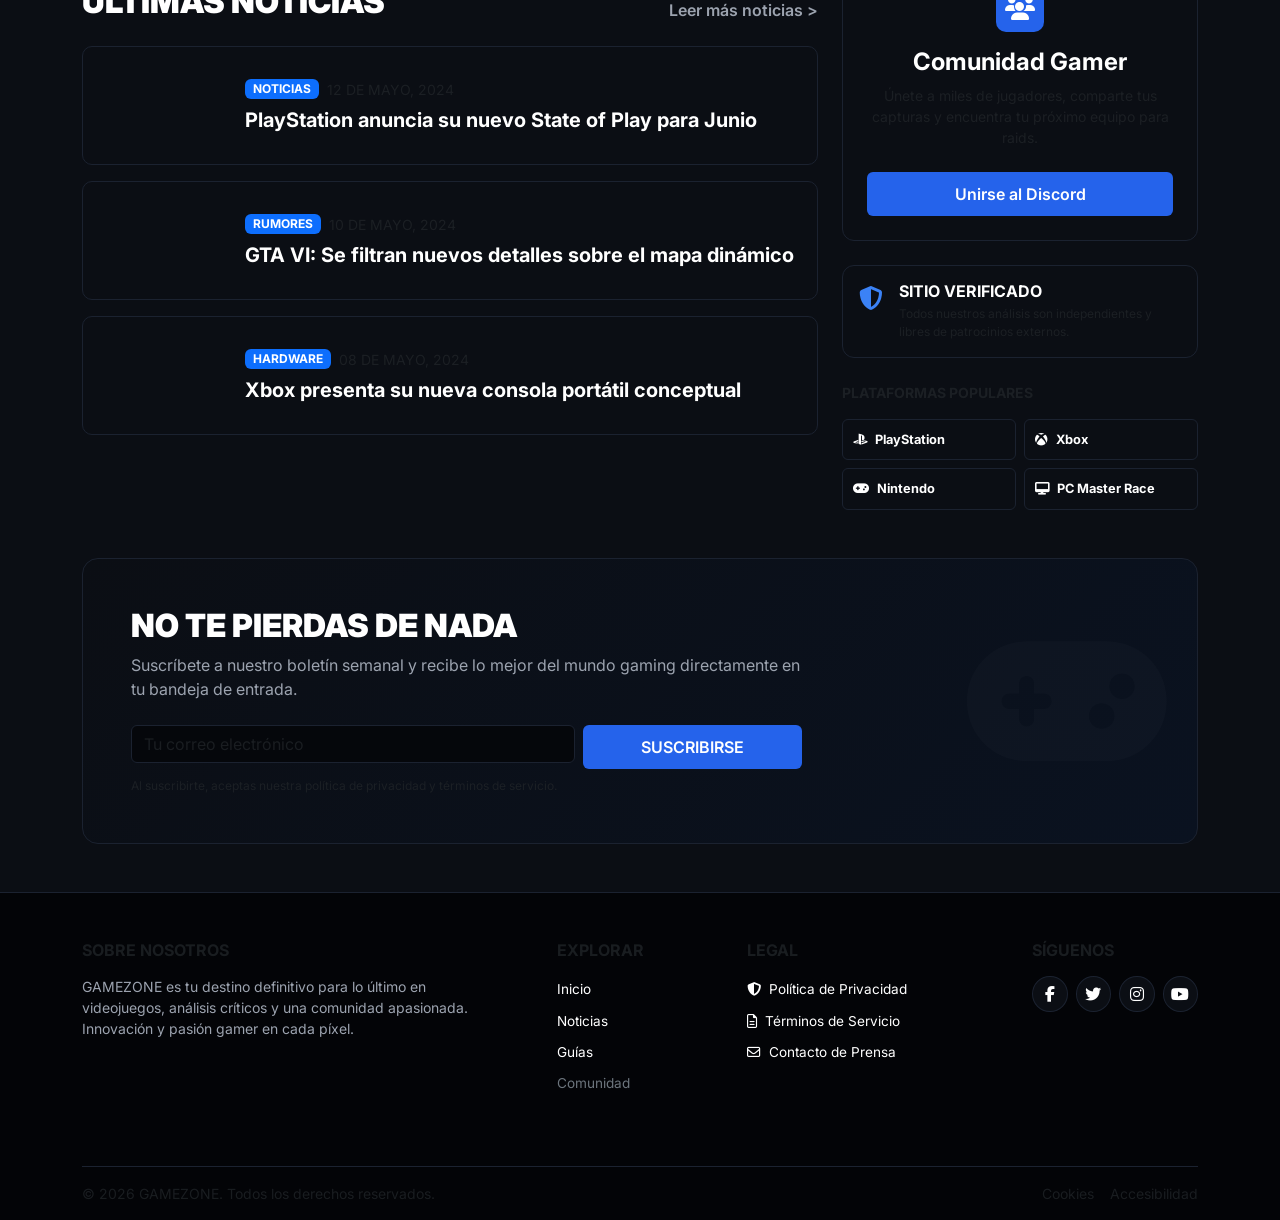
==== commit 2bffaf38: "se maqueteo seccion comunidad" ====
--- a/index.html
+++ b/index.html
@@ -327,7 +327,7 @@
                             <li><a href="#">Inicio</a></li>
                             <li><a href="#">Noticias</a></li>
                             <li><a href="#">Guías</a></li>
-                            <li><a href="#">Comunidad</a></li>
+                           <li><a href="comunidad.html" class="text-secondary text-decoration-none">Comunidad</a></li>
                         </ul>
                     </div>
                     <div class="col-6 col-md-3">
--- a/css/styles.css
+++ b/css/styles.css
@@ -1,6 +1,4 @@
-/* ==========================================
-   VARIABLES GLOBALES
-   ========================================== */
+
 :root {
     --bg-dark: #05070B;
     --card-bg: #0B0E14;
@@ -20,16 +18,14 @@
     overflow-x: hidden;
 }
 
-/* Helpers */
+
 .text-primary-custom { color: var(--blue-light) !important; }
 .text-secondary-custom { color: var(--text-gray) !important; }
 .fw-black { font-weight: 900; }
 .extra-small { font-size: 0.75rem; }
 .border-dark-custom { border-color: var(--card-border) !important; }
 
-/* ==========================================
-   NAVBAR
-   ========================================== */
+
 .custom-navbar {
     background: rgba(5, 7, 11, 0.9);
     backdrop-filter: blur(10px);
@@ -65,9 +61,7 @@
     border-radius: 6px;
 }
 
-/* ==========================================
-   HERO SECTION
-   ========================================== */
+
 .hero-section {
     position: relative;
     min-height: 80vh;
@@ -127,9 +121,7 @@
     color: white;
 }
 
-/* ==========================================
-   CARDS & GRIDS
-   ========================================== */
+
 .game-card {
     background: var(--card-bg);
     border: 1px solid var(--card-border);
@@ -177,9 +169,7 @@
     border-radius: 10px;
 }
 
-/* ==========================================
-   NOTICIAS Y SIDEBAR
-   ========================================== */
+
 .news-item {
     background: var(--card-bg);
     border: 1px solid var(--card-border);
@@ -226,9 +216,7 @@
     color: white;
 }
 
-/* ==========================================
-   NEWSLETTER
-   ========================================== */
+
 .newsletter-card {
     background: linear-gradient(135deg, #0B0E14 0%, #0A1220 100%);
     border: 1px solid var(--card-border);
@@ -256,9 +244,7 @@
     pointer-events: none;
 }
 
-/* ==========================================
-   FOOTER
-   ========================================== */
+
 .footer-custom {
     background: #030407;
     border-top: 1px solid var(--card-border);
@@ -297,7 +283,6 @@
 }
 
 
-/* Colores base y fondos */
 body {
     background-color: #0b0e14;
 }
@@ -316,7 +301,7 @@
     border-bottom: 1px solid rgba(255, 255, 255, 0.08);
 }
 
-/* Hero card de Cyberpunk */
+
 .hero-card {
     background: linear-gradient(135deg, #111827 0%, #060b14 100%);
     border: 1px solid rgba(255, 255, 255, 0.08);
@@ -331,7 +316,7 @@
     background: linear-gradient(90deg, rgba(11, 14, 20, 0.95) 0%, rgba(11, 14, 20, 0.6) 100%);
 }
 
-/* Efectos en tarjetas de análisis */
+
 .card-hover {
     transition: transform 0.25s ease, box-shadow 0.25s ease;
 }
@@ -341,7 +326,7 @@
     box-shadow: 0 10px 25px rgba(0, 0, 0, 0.5);
 }
 
-/* Avatares */
+
 .avatar-sm {
     width: 32px;
     height: 32px;
@@ -353,7 +338,7 @@
     height: 24px;
 }
 
-/* Tarjetas de plataforma */
+
 .platform-card {
     transition: background-color 0.2s ease;
     cursor: pointer;
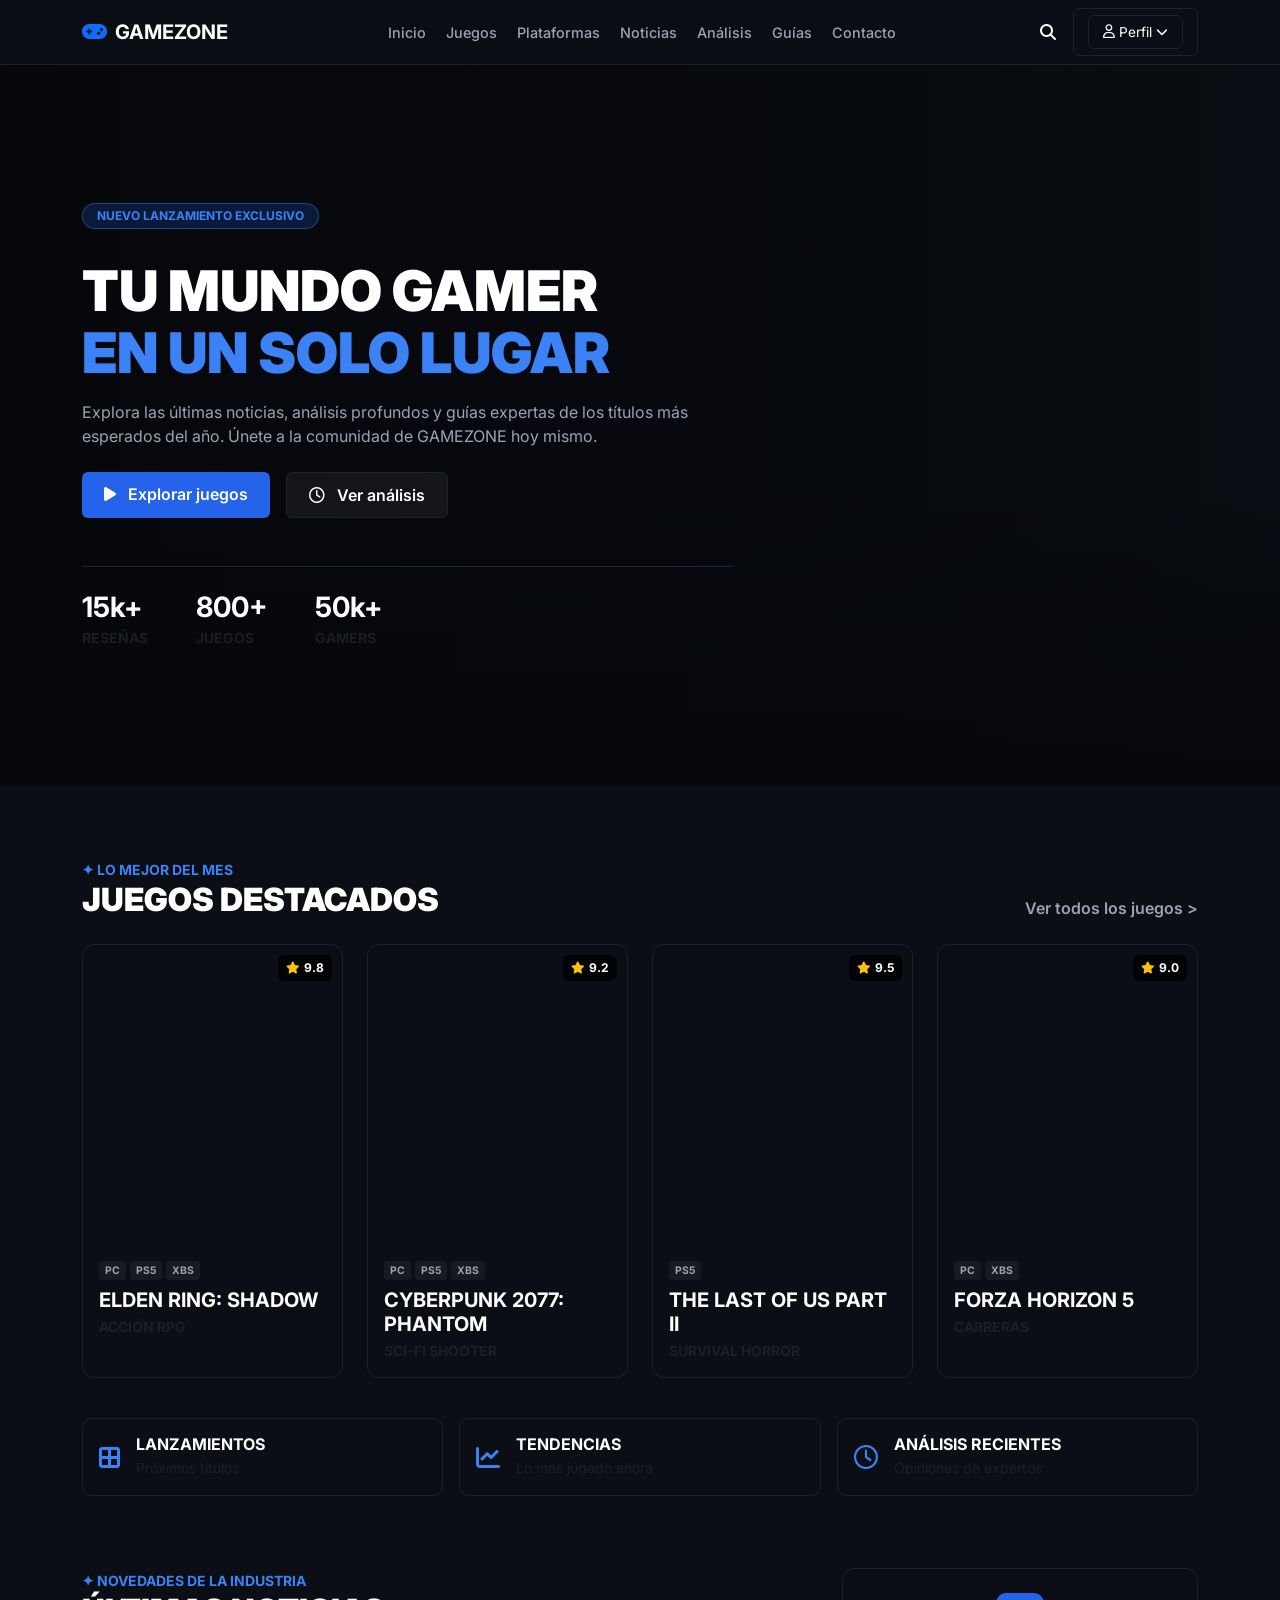
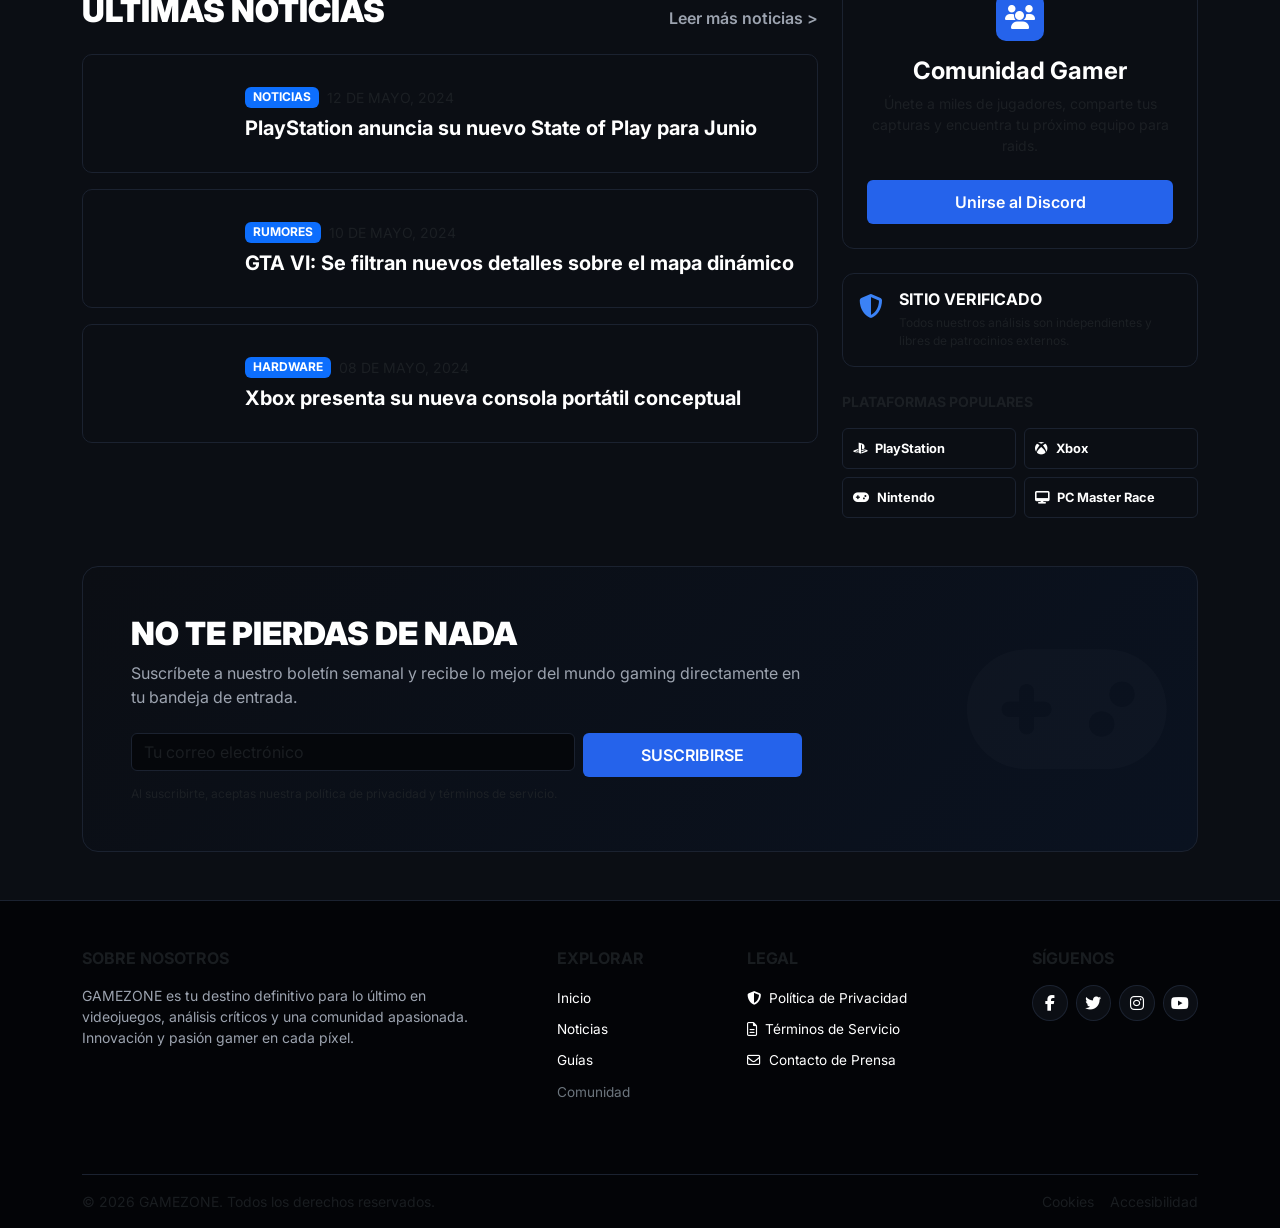
==== commit 3ba32fd3: "se maqueteo seccion perfil" ====
--- a/index.html
+++ b/index.html
@@ -40,9 +40,13 @@
             </ul>
 
                 <div class="d-flex align-items-center gap-3">
-                    <button class="btn text-white p-0" aria-label="Buscar"><i class="fa-solid fa-magnifying-glass"></i></button>
+                    <a href="buscar.html" class="btn text-white p-0" aria-label="Buscar">
+                        <i class="fa-solid fa-magnifying-glass"></i>
+                    </a>
                     <button class="btn btn-profile">
-                        <i class="fa-regular fa-user"></i> Perfil <i class="fa-solid fa-chevron-down ms-1"></i>
+                        <a href="perfil.html" class="btn btn-profile text-white text-decoration-none d-flex align-items-center">
+                          <i class="fa-regular fa-user me-1"></i> Perfil <i class="fa-solid fa-chevron-down ms-1 small"></i>
+                         </a>
                     </button>
                 </div>
             </div>
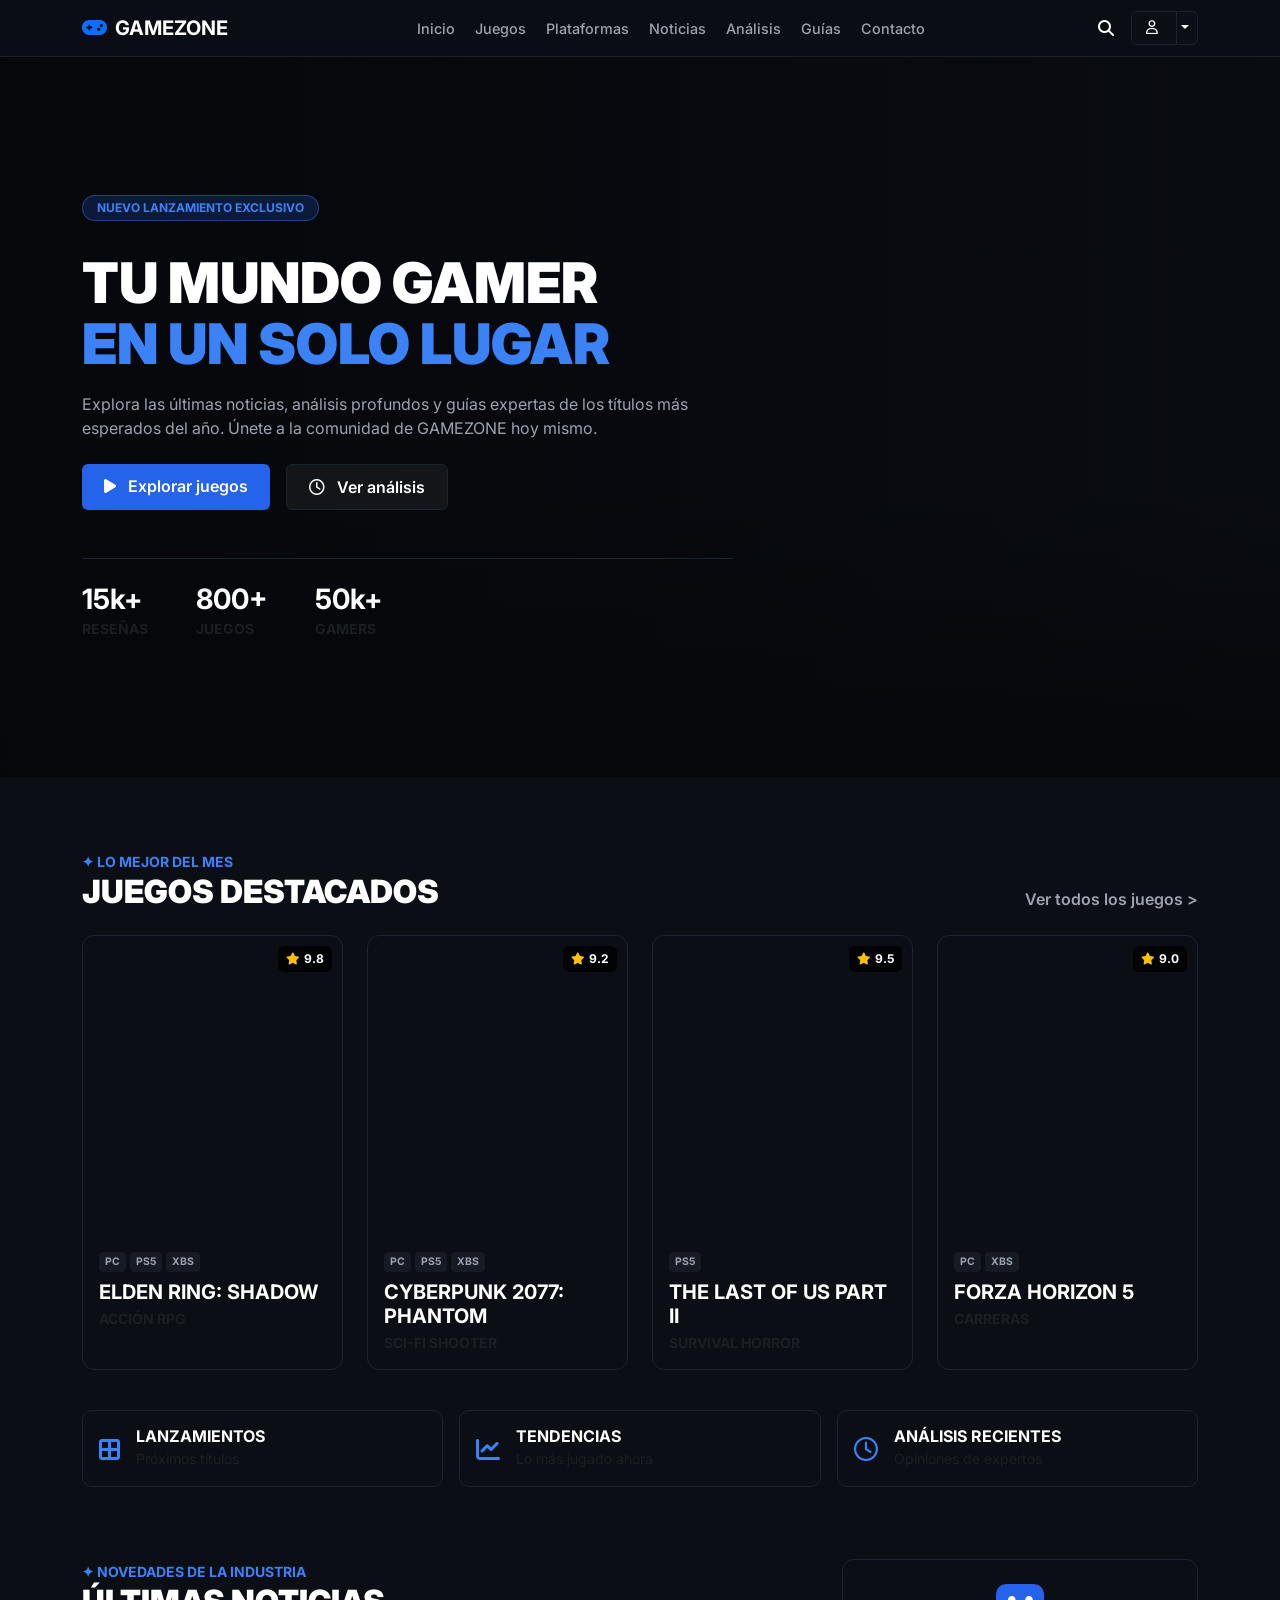
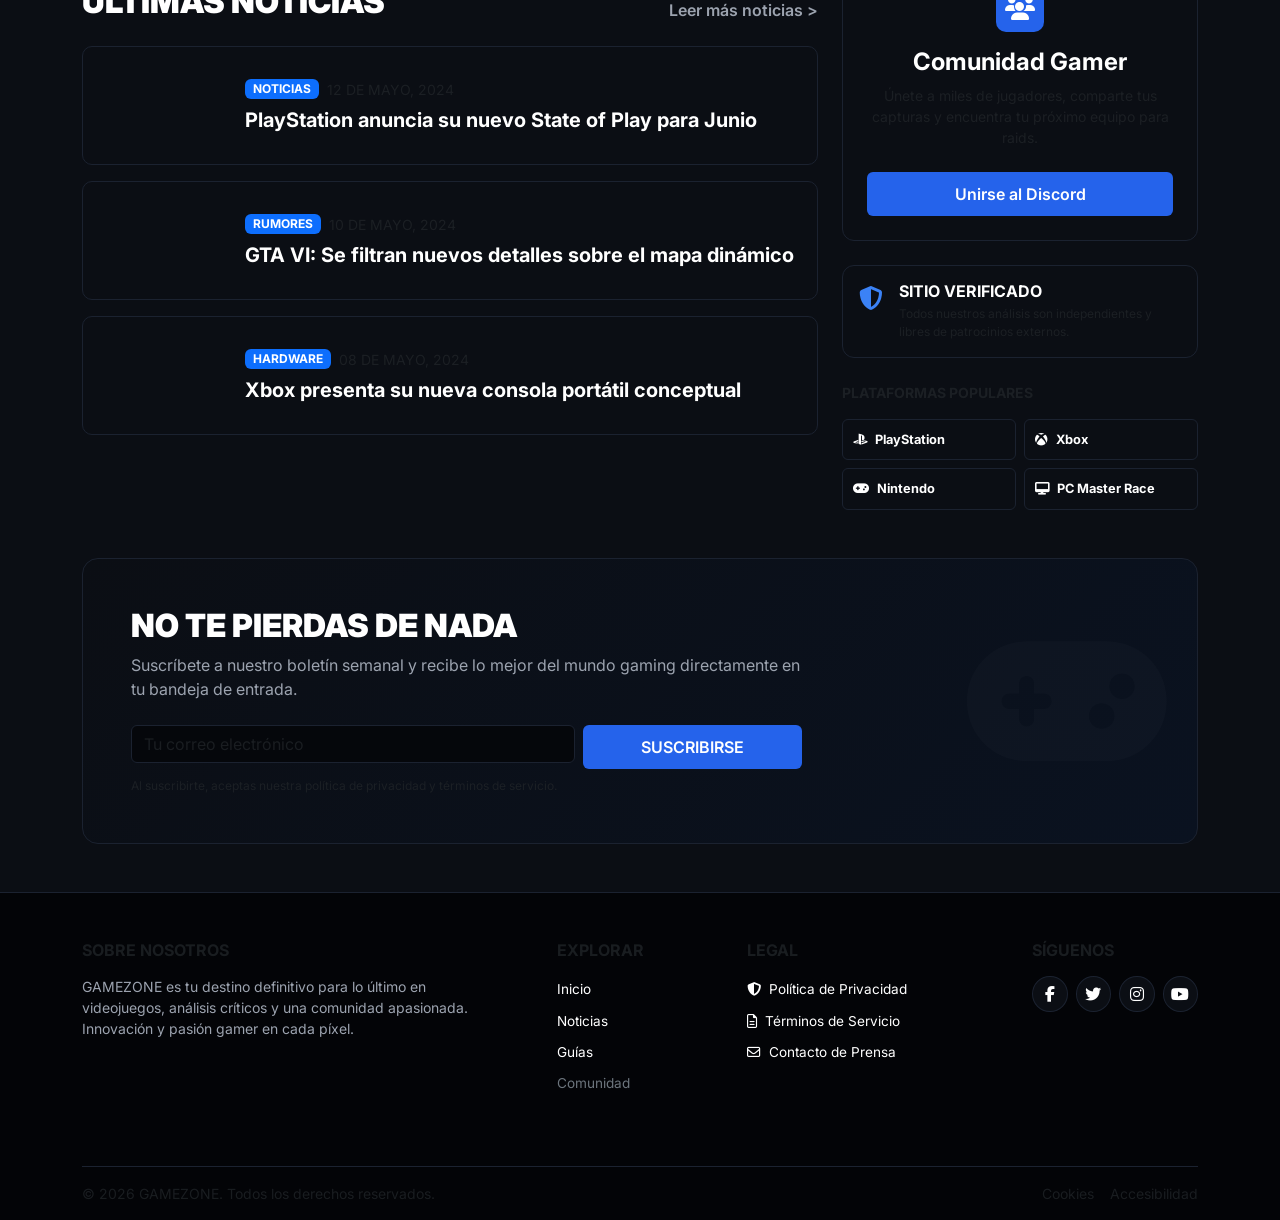
==== commit cdb03b32: "se maqueteo seccion registro" ====
--- a/index.html
+++ b/index.html
@@ -43,11 +43,41 @@
                     <a href="buscar.html" class="btn text-white p-0" aria-label="Buscar">
                         <i class="fa-solid fa-magnifying-glass"></i>
                     </a>
-                    <button class="btn btn-profile">
-                        <a href="perfil.html" class="btn btn-profile text-white text-decoration-none d-flex align-items-center">
-                          <i class="fa-regular fa-user me-1"></i> Perfil <i class="fa-solid fa-chevron-down ms-1 small"></i>
-                         </a>
-                    </button>
+                    <!-- GRUPO DE BOTÓN SPLIT -->
+<div class="btn-group">
+    <!-- 1. Enlace principal: Al hacer clic en "Perfil", redirige a perfil.html -->
+    <a href="perfil.html" class="btn btn-profile text-white text-decoration-none d-flex align-items-center">
+        <i class="fa-regular fa-user me-1"></i> 
+    </a>
+
+    <!-- 2. Botón de la flecha: Al hacer clic en la flecha, despliega el menú -->
+    <button type="button" 
+            class="btn btn-profile text-white dropdown-toggle dropdown-toggle-split ps-1 pe-2" 
+            data-bs-toggle="dropdown" 
+            aria-expanded="false">
+        <span class="visually-hidden">Abrir opciones</span>
+    </button>
+
+    <!-- 3. Opciones del menú desplegable -->
+    <ul class="dropdown-menu dropdown-menu-end bg-dark border border-secondary border-opacity-25 shadow-lg mt-2">
+        <li>
+            <a class="dropdown-item text-white d-flex align-items-center gap-2 py-2" href="perfil.html">
+                <i class="fa-regular fa-id-card text-primary"></i> Ver Mi Perfil
+            </a>
+        </li>
+        <li><hr class="dropdown-divider border-secondary border-opacity-25"></li>
+        <li>
+    <a class="dropdown-item text-white d-flex align-items-center gap-2 py-2" href="login.html">
+        <i class="fa-solid fa-right-to-bracket text-primary"></i> Iniciar Sesión
+    </a>
+</li>
+        <li>
+    <a class="dropdown-item text-white d-flex align-items-center gap-2 py-2" href="registro.html">
+        <i class="fa-solid fa-user-plus text-primary"></i> Crear Cuenta
+    </a>
+</li>
+    </ul>
+</div>
                 </div>
             </div>
         </div>
